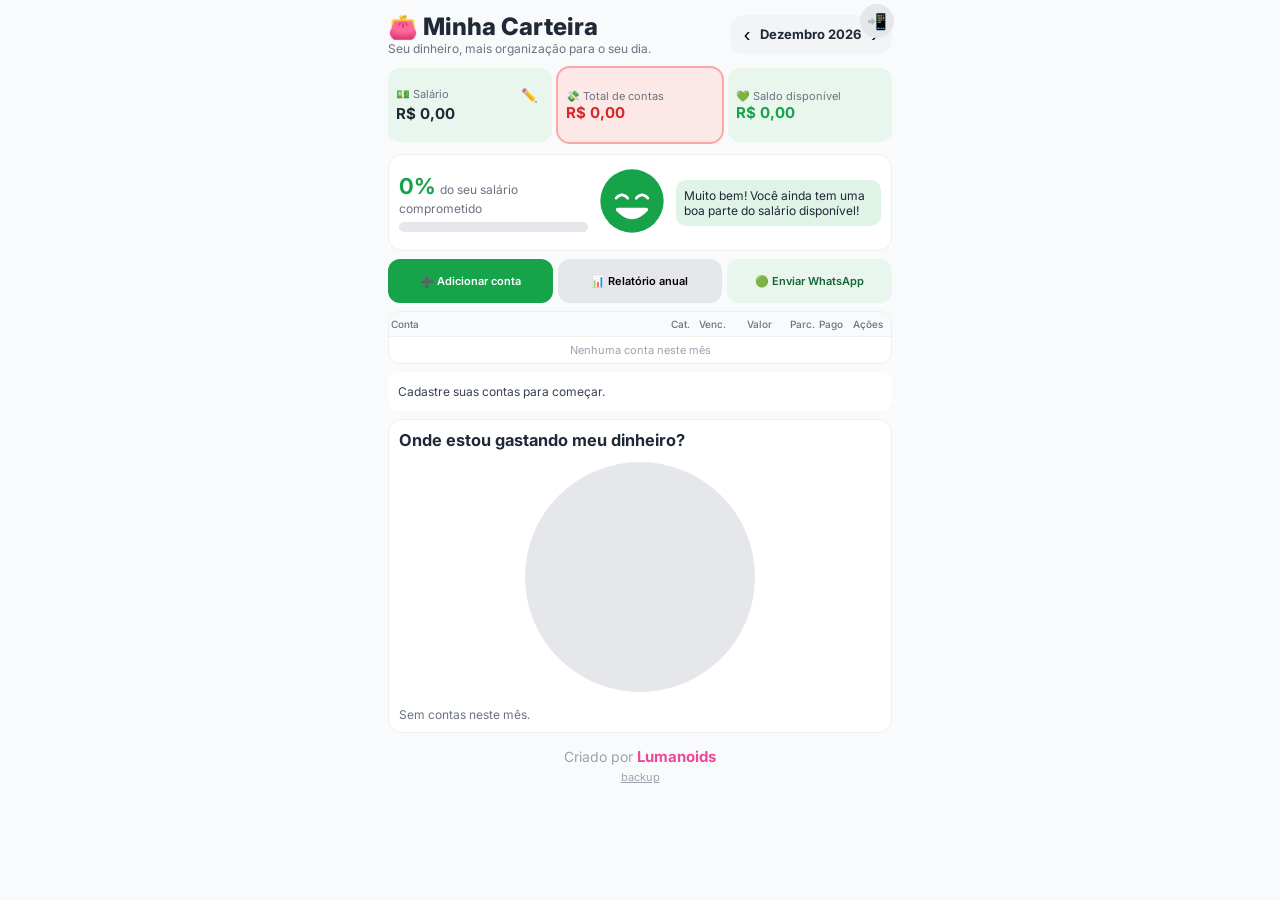
==== index.html @ c0c9891c "Add files via upload" ====
<!DOCTYPE html>
<html lang="pt-BR"><head><meta charset="utf-8">
<meta name="viewport" content="width=device-width,initial-scale=1">
<title>Minha Carteira</title><link rel="manifest" href="manifest.json"><meta name="theme-color" content="#16a34a"><link rel="apple-touch-icon" href="icon-192.png"><meta name="apple-mobile-web-app-capable" content="yes"><meta name="mobile-web-app-capable" content="yes"><meta name="apple-mobile-web-app-title" content="Minha Carteira">
<link href="https://fonts.googleapis.com/css2?family=Inter:wght@400;500;600;700;800&display=swap" rel="stylesheet">
<style>
:root{--g:#16a34a;--gl:#e8f6ed;--o:#f59e0b;--ol:#fef3dc;--r:#dc2626;--rl:#fde8e8;--t:#1f2937;--m:#6b7280;--b:#f3f4f6}
*{box-sizing:border-box}body{margin:0;font-family:Inter,system-ui,sans-serif;background:#f9fafb;color:var(--t);font-size:14px}
.w{position:relative;max-width:520px;margin:auto;padding:12px 8px 24px}
h1{margin:0;font-size:24px;font-weight:800}.sub{color:var(--m);font-size:12px}
.hd{display:flex;justify-content:space-between;align-items:center;gap:8px;flex-wrap:wrap}
.mn{display:flex;align-items:center;background:var(--b);border-radius:14px;padding:4px}
.mn button{border:0;background:none;font-size:20px;padding:4px 10px;cursor:pointer}.mn b{font-size:13px;min-width:100px;text-align:center}
.cards{display:grid;grid-template-columns:repeat(3,1fr);gap:6px;margin:12px 0}
.c{border-radius:12px;padding:8px;height:74px;display:flex;flex-direction:column;justify-content:center}
.c small{color:var(--m);font-size:11px}.c b{font-size:15px}.c.s{background:var(--gl)}.c.t{background:var(--rl);box-shadow:0 0 0 2px #f9a8a8}.c.d{background:var(--gl)}
.c button{border:0;background:none;cursor:pointer;float:right}
.box{background:#fff;border:1px solid #eee;border-radius:14px;padding:10px;margin-bottom:8px}
.bar{height:10px;background:#e5e7eb;border-radius:9px;overflow:hidden;margin-top:6px}.bar i{display:block;height:100%;border-radius:9px;transition:.4s}
.pg{display:flex;gap:8px;align-items:center}.pg>div:first-child{flex:1}.msg{border-radius:10px;padding:8px;font-size:12px;flex:1}
.deb{background:var(--ol);cursor:pointer;display:flex;justify-content:space-between;align-items:center;border-color:#fde2a0}
.btns{display:grid;grid-template-columns:repeat(3,1fr);gap:5px;margin-bottom:8px}
.btns button{border:0;border-radius:12px;padding:9px 2px;font:600 11px Inter;background:#e5e7eb;cursor:pointer;min-height:44px}
.btns .p{background:var(--g);color:#fff}.btns .w2{background:var(--gl);color:#166534}
.fl{display:flex;gap:5px;margin-bottom:8px}.fl button{flex:1;border:0;border-radius:20px;padding:9px;background:#e5e7eb;font:600 12px Inter;cursor:pointer}.fl .on{background:var(--g);color:#fff}
.tw{overflow:hidden;background:#fff;border-radius:12px;border:1px solid #eee}
table{width:100%;table-layout:fixed;border-collapse:collapse;font-size:11px}.n{overflow:hidden;text-overflow:ellipsis}td:nth-child(n+2){text-align:center}th:nth-child(n+2){text-align:center}th{color:var(--m);font-weight:500;text-align:left;padding:6px 2px;font-size:10px;background:#f9fafb}
td{padding:6px 2px;border-top:1px solid #f0f0f0;white-space:nowrap}.late{color:var(--r);font-weight:700}
.tag{background:var(--b);border-radius:10px;padding:2px 6px;font-size:11px}
.ck{width:20px;height:20px;border-radius:50%;border:2px solid #cbd5e1;background:#fff;cursor:pointer;color:#fff;font-size:13px;padding:0}.ck.on{background:var(--g);border-color:var(--g)}
.ic{border:0;background:none;cursor:pointer;font-size:13px;padding:1px}
.ms{background:#fff;border-radius:12px;padding:10px;margin-top:8px;font-size:12px;color:#374151;line-height:1.6}
.pie{width:230px;height:230px;border-radius:50%;margin:12px auto}.lg{display:flex;gap:6px;align-items:center;font-size:12px;margin:5px 0}.lg i{width:12px;height:12px;border-radius:4px}.lg span:first-of-type{flex:1}.lg b{width:36px;text-align:right}.ibt{position:absolute;top:4px;right:6px;width:34px;height:34px;border:0;border-radius:50%;background:#e5e7eb;font-size:16px;cursor:pointer;z-index:2}#md{background:#1f2937;color:#f9fafb;text-align:center}#md input{background:#111827;color:#fff;border-color:#374151;font-size:18px;text-align:center}#md .row button{background:#374151;color:#fff}#md .row .p{background:#16a34a}#md .row .dg{background:#dc2626}.ft .cr{font-size:14px;color:#9ca3af;margin-bottom:4px}.cr b{color:#ec4899;font-weight:700;font-size:15px}.ft{text-align:center;color:#9ca3af;font-size:11px;margin-top:14px}.ft a{color:inherit;cursor:pointer;text-decoration:underline}
dialog{border:0;border-radius:16px;width:min(94vw,480px);padding:16px;max-height:90vh}dialog::backdrop{background:#0006}
label{display:block;font-size:12px;font-weight:600;margin:8px 0 3px}input,select{width:100%;padding:10px;border:1px solid #d1d5db;border-radius:10px;font:14px Inter}
.row{display:flex;gap:8px;margin-top:12px}.row button{flex:1;padding:11px;border:0;border-radius:10px;font:600 14px Inter;cursor:pointer;background:#e5e7eb}.row .p{background:var(--g);color:#fff}
.bc{display:flex;align-items:center;gap:6px;font-size:11px;margin:3px 0}.bc i{display:block;height:14px;background:var(--g);border-radius:4px}
</style></head><body><div class="w"><button id="pwa" class="ibt" onclick="pwa()" title="Adicionar à tela inicial">📲</button>
<div class="hd"><div><h1>👛 Minha Carteira</h1><div class="sub">Seu dinheiro, mais organização para o seu dia.</div></div>
<div class="mn"><button onclick="nav(-1)">‹</button><b id="mlab"></b><button onclick="nav(1)">›</button></div></div>
<div class="cards">
<div class="c s"><small>💵 Salário <button onclick="editSal()">✏️</button></small><b id="sal"></b></div>
<div class="c t"><small>💸 Total de contas</small><b id="tot" style="color:var(--r)"></b></div>
<div class="c d"><small>💚 Saldo disponível</small><b id="sld"></b></div></div>
<div class="box pg"><div><b id="pct" style="font-size:22px"></b> <small class="sub">do seu salário comprometido</small><div class="bar"><i id="bi"></i></div></div><div id="face"></div><div class="msg" id="pm"></div></div>
<div id="debt"></div>
<div class="btns"><button class="p" onclick="openForm()">➕ Adicionar conta</button><button onclick="report()">📊 Relatório anual</button><button class="w2" onclick="png(true)">🟢 Enviar WhatsApp</button></div>
<div class="tw"><table><colgroup><col><col style="width:26px"><col style="width:38px"><col style="width:56px"><col style="width:30px"><col style="width:28px"><col style="width:46px"></colgroup><thead><tr><th>Conta</th><th>Cat.</th><th>Venc.</th><th>Valor</th><th>Parc.</th><th>Pago</th><th>Ações</th></tr></thead><tbody id="tb"></tbody></table></div>
<div class="ms" id="msgs"></div>
<div class="box" style="margin-top:8px"><h3 style="margin:0">Onde estou gastando meu dinheiro?</h3><div id="pie" class="pie"></div><p id="pm2" style="font-weight:600;font-size:13px"></p><div id="leg"></div></div>
<div class="ft"><div class="cr">Criado por <b>Lumanoids</b></div><a onclick="$('#bk').showModal()">backup</a></div></div>

<dialog id="fm"><form method="dialog" onsubmit="return false"><h3 id="ft" style="margin:0">Nova conta</h3>
<label>Nome</label><input id="fn"><label>Valor (R$)</label><input id="fv" type="number" step="0.01" inputmode="decimal">
<label>Categoria</label><select id="fc"></select><button type="button" class="ic" onclick="newCat()">+ categoria</button>
<label>Vencimento</label><input id="fd" type="date"><label>Tipo</label>
<select id="fy" onchange="$('#fi').style.display=this.value=='inst'?'block':'none'"><option value="single">Conta única</option><option value="fixed">Conta fixa/recorrente</option><option value="inst">Conta parcelada</option></select>
<div id="fi" style="display:none"><label>Total de parcelas</label><input id="ft2" type="number" min="2"><label>Número da primeira parcela</label><input id="f1" type="number" min="1" value="1"><small class="sub">O valor acima é o de cada parcela; o vencimento é o da primeira.</small></div>
<div class="row"><button type="button" onclick="$('#fm').close()">Cancelar</button><button type="button" class="p" onclick="saveForm()">Salvar conta</button></div></form></dialog>
<dialog id="gd"><div id="gb"></div><div class="row"><button onclick="$('#gd').close()">Fechar</button></div></dialog>
<dialog id="bk"><h3 style="margin:0">Backup (JSON)</h3><p class="sub">Os dados ficam salvos no navegador deste endereço. Em outro link ou aparelho, exporte aqui e importe lá.</p><div class="row"><button class="p" onclick="exp()">Exportar</button><button onclick="$('#imp').click()">Importar</button></div><input id="imp" type="file" accept=".json" hidden onchange="imp(this)"><div class="row"><button onclick="$('#bk').close()">Fechar</button></div></dialog>

<dialog id="md"><h3 id="mt" style="margin:0 0 6px"></h3><p id="mm" style="margin:0 0 8px"></p><input id="mi" style="display:none" autocomplete="off"><div class="row"><button id="mc">Cancelar</button><button id="mo" class="p">OK</button></div></dialog>
<script>
const $=s=>document.querySelector(s);
const esc=s=>String(s).replace(/[&<>"]/g,c=>({'&':'&amp;','<':'&lt;','>':'&gt;','"':'&quot;'}[c]));
const R=v=>'R$ '+v.toLocaleString('pt-BR',{minimumFractionDigits:2,maximumFractionDigits:2});
const MES=['Janeiro','Fevereiro','Março','Abril','Maio','Junho','Julho','Agosto','Setembro','Outubro','Novembro','Dezembro'];
const CATS=['🏠 Moradia','💡 Água, luz e gás','🛒 Alimentação','🚗 Transporte','💳 Cartão de crédito','📱 Internet e telefone','🏥 Saúde','📚 Educação','🎮 Lazer','💰 Dívidas e empréstimos','🐾 Pets','📦 Outros'];
let S;try{S=JSON.parse(localStorage.getItem('mc'))}catch(e){}
S=S||{sal:{},bills:[],cats:[],ended:{}};
const save=()=>localStorage.setItem('mc',JSON.stringify(S));
const pad=n=>String(n).padStart(2,'0');
const now=new Date();let cur=now.getFullYear()+'-'+pad(now.getMonth()+1);
const today=now.getFullYear()+'-'+pad(now.getMonth()+1)+'-'+pad(now.getDate());
const addM=(m,k)=>{let[y,n]=m.split('-').map(Number);let d=new Date(y,n-1+k,1);return d.getFullYear()+'-'+pad(d.getMonth()+1)};
const mk=(m,day)=>{let[y,n]=m.split('-').map(Number);return m+'-'+pad(Math.min(day,new Date(y,n,0).getDate()))};
const mo=b=>b.due.slice(0,7),late=b=>!b.paid&&b.due<today;
const uid=()=>Date.now().toString(36)+Math.random().toString(36).slice(2,6);
function dlg(o){return new Promise(r=>{let d=$('#md'),i=$('#mi'),ok=$('#mo'),hi=o.inp!=null;$('#mt').textContent=o.t;$('#mm').textContent=o.m||'';i.style.display=hi?'block':'none';if(hi)i.value=o.inp;
 $('#mc').style.display=o.one?'none':'';$('#mc').textContent=o.cn||'Cancelar';ok.textContent=o.ok||'OK';ok.className='p'+(o.danger?' dg':'');
 const end=v=>{d.close();r(v)};$('#mc').onclick=()=>end(null);ok.onclick=()=>end(hi?i.value:true);d.oncancel=e=>{e.preventDefault();end(null)};d.showModal();if(hi)setTimeout(()=>i.focus(),60)})}
let filt='all',editing=null;
function ensureFixed(m){let last={};S.bills.filter(b=>b.type=='fixed').forEach(b=>{if(!last[b.gid]||mo(b)>mo(last[b.gid]))last[b.gid]=b});
 for(const g in last){let b=last[g],x=mo(b),lim=addM(now.getFullYear()+'-'+pad(now.getMonth()+1),24);
  while(x<m&&x<lim){x=addM(x,1);if(S.ended[g]&&x>S.ended[g])break;S.bills.push({...b,id:uid(),due:mk(x,b.day),paid:false,paidAt:null})}}save()}
const sal=m=>{let k=Object.keys(S.sal).filter(x=>x<=m).sort().pop();return k?S.sal[k]:0};
function calc(){ensureFixed(cur);let all=S.bills,gm=m=>all.filter(b=>mo(b)==m),sm=a=>a.reduce((s,b)=>s+b.value,0);
 let ks=[...all.map(mo),...Object.keys(S.sal)].filter(k=>k<cur).sort(),cs=0;
 if(ks.length){let k=ks[0];while(k<cur){let bal=sal(k)+cs-sm(gm(k));if(bal>=0)cs=bal;else cs=-Math.min(-bal,sm(all.filter(x=>mo(x)<=k&&!x.paid)));k=addM(k,1)}}
 return{mb:gm(cur),pv:all.filter(b=>mo(b)<cur&&!b.paid),cs,sum:sm}}
function face(p){let k=p>90?2:p>70?1:0,c=['#16a34a','#f97316','#dc2626'][k];
 let eyes=k==0?'<path d="M28 46q8-9 16 0M56 46q8-9 16 0" stroke="#fff" stroke-width="4" fill="none" stroke-linecap="round"/>':'<circle cx="36" cy="48" r="6" fill="#fff"/><circle cx="64" cy="48" r="6" fill="#fff"/><circle cx="36" cy="50" r="3" fill="#222"/><circle cx="64" cy="50" r="3" fill="#222"/>';
 let ex=['','<path d="M27 38l14-6M73 38l-14-6" stroke="#7c2d12" stroke-width="3.5" stroke-linecap="round"/><path d="M84 24q6 8 0 12q-6-4 0-12z" fill="#38bdf8"/>','<path d="M27 34l16 8M73 34l-16 8" stroke="#450a0a" stroke-width="5" stroke-linecap="round"/>'][k];
 let m=['M30 62Q50 84 70 62Z','M34 72q8-6 16 0t16 0','M32 76Q50 58 68 76'][k];
 return `<svg width="72" height="72" viewBox="0 0 100 100"><circle cx="50" cy="50" r="44" fill="${c}"/>${eyes}${ex}<path d="${m}" fill="${k==0?'#fff':'none'}" stroke="#fff" stroke-width="5" stroke-linejoin="round" stroke-linecap="round"/>${p>100?'<path d="M16 14l6 10M84 14l-6 10M50 2v12" stroke="#fff" stroke-width="3" stroke-linecap="round"/>':''}</svg>`}
function render(){const{mb,pv,cs,sum}=calc();let s=sal(cur),cr=Math.max(0,cs),ex=Math.max(0,-cs),tot=sum(mb)+ex,base=s+cr,sld=base-tot,p=base?Math.round(tot/base*100):(tot?101:0);
 $('#mlab').textContent=MES[+cur.slice(5)-1]+' '+cur.slice(0,4);$('#sal').textContent=R(s);$('#tot').textContent=R(tot);$('#sld').textContent=R(sld);$('#sld').style.color=sld<0?'var(--r)':'var(--g)';
 let col=p>90?'#dc2626':p>70?'#f97316':'#16a34a';$('#pct').textContent=p+'%';$('#pct').style.color=col;$('#bi').style.cssText=`width:${Math.min(p,100)}%;background:${col}`;
 $('#face').innerHTML=face(p);let pm=$('#pm');pm.style.background=col+'22';pm.textContent=p>100?`ALERTA! Você ultrapassou o limite em ${R(tot-base)}. Revise seus gastos!`:p>90?'Muito cuidado! Seu salário está praticamente todo comprometido!':p>70?'Cuidado! Seu salário está acabando. Fique atento aos próximos gastos!':'Muito bem! Você ainda tem uma boa parte do salário disponível!';
 $('#debt').innerHTML=(cr?`<div class="sub" style="margin:-2px 4px 6px">💚 Saldo do mês anterior: <b>${R(cr)}</b> (já somado ao disponível)</div>`:'')+(pv.length?`<div class="box deb" onclick="showDebts()"><div><b>⚠️ Dívida do mês passado</b><div class="sub">Você possui ${pv.length} conta${pv.length>1?'s':''} pendente${pv.length>1?'s':''} de meses anteriores.</div></div><b style="color:var(--r)">${R(sum(pv))} ›</b></div>`:'');
 let rows=mb.slice().sort((a,b)=>a.due.localeCompare(b.due));
 $('#tb').innerHTML=rows.map(b=>row(b)).join('')||'<tr><td colspan=7 style="text-align:center;color:#9ca3af">Nenhuma conta neste mês</td></tr>';
 let m=[],pend=sum(mb.filter(b=>!b.paid))+sum(pv),lc=mb.filter(late).length+pv.length,pt=sum(S.bills.filter(b=>mo(b)==addM(cur,-1)));
 if(base)m.push(`Você já comprometeu ${p}% do seu salário.`);if(pend)m.push(`Você possui ${R(pend)} em contas pendentes.`);else if(mb.length)m.push('Parabéns! Todas as suas contas deste mês foram pagas!');
 if(lc)m.push(`Você possui ${lc} conta${lc>1?'s':''} vencida${lc>1?'s':''}.`);
 if(pt&&sum(mb)!=pt){let d=Math.round((sum(mb)/pt-1)*100);m.push(`Seu gasto ${d>0?'aumentou':'diminuiu'} ${Math.abs(d)}% em relação ao mês anterior.`)}
 $('#msgs').innerHTML=m.map(x=>'• '+esc(x)).join('<br>')||'Cadastre suas contas para começar.';
 let g={};mb.forEach(b=>g[b.cat]=(g[b.cat]||0)+b.value);let en=Object.entries(g).sort((a,b)=>b[1]-a[1]),T=sum(mb),PAL=['#16a34a','#f59e0b','#3b82f6','#ec4899','#8b5cf6','#14b8a6','#ef4444','#84cc16','#f97316','#06b6d4','#a855f7','#64748b','#eab308'],ac=0;
 let st=en.map(([c,v],i)=>{let a=ac/T*100;ac+=v;return PAL[i%13]+' '+a+'% '+ac/T*100+'%'});
 $('#pie').style.background=T?'conic-gradient('+st.join(',')+')':'#e5e7eb';
 $('#leg').innerHTML=en.map(([c,v],i)=>`<div class="lg"><i style="background:${PAL[i%13]}"></i><span style="${i?'':'font-weight:700'}">${esc(c)}${i?'':' ⭐'}</span><b>${Math.round(v/T*100)}%</b><span>${R(v)}</span></div>`).join('')||'<small class="sub">Sem contas neste mês.</small>';
 $('#pm2').textContent=en.length?`Sua maior despesa neste mês é ${en[0][0].split(' ').slice(1).join(' ')}, representando ${Math.round(en[0][1]/T*100)}% das suas contas.`:''}
function row(b){return`<tr><td class="n">${esc(b.name)}</td><td title="${esc(b.cat)}" style="font-size:14px">${b.cat.split(' ')[0]}</td><td class="${late(b)?'late':''}">${b.due.slice(8)}/${b.due.slice(5,7)}</td><td>${b.value.toLocaleString('pt-BR',{minimumFractionDigits:2})}</td><td>${b.type=='inst'?b.n+'/'+b.total:'–'}</td><td><button class="ck ${b.paid?'on':''}" onclick="tog('${b.id}')">${b.paid?'✓':''}</button></td><td><button class="ic" onclick="openForm('${b.id}')">✏️</button><button class="ic" onclick="del('${b.id}')">🗑️</button></td></tr>`}
function tog(id){let b=S.bills.find(x=>x.id==id);b.paid=!b.paid;b.paidAt=b.paid?today:null;save();render();if($('#gd').open)showDebts()}
function nav(k){cur=addM(cur,k);render()}
async function editSal(){let v=await dlg({t:'💵 Editar salário',m:'Salário mensal de '+MES[+cur.slice(5)-1]+' (vale para os meses seguintes até alterar):',inp:String(sal(cur)).replace('.',','),ok:'Salvar'});if(v===null)return;
 let s=String(v).trim().replace('R$','').trim();if(s.includes(','))s=s.replace(/\./g,'').replace(',','.');v=parseFloat(s);
 if(isNaN(v)||v<0)return dlg({t:'⚠️ Atenção',m:'Valor inválido.',one:1});S.sal[cur]=v;save();render()}
function cats(){return CATS.concat(S.cats)}
async function newCat(){let n=await dlg({t:'🏷️ Nova categoria',m:'Nome da categoria:',inp:'',ok:'Criar'});if(n&&n.trim()){S.cats.push('⭐ '+n.trim());save();fillCats('⭐ '+n.trim())}}
function fillCats(sel){$('#fc').innerHTML=cats().map(c=>`<option ${c==sel?'selected':''}>${esc(c)}</option>`).join('')}
function openForm(id){editing=id?S.bills.find(b=>b.id==id):null;let b=editing;$('#ft').textContent=b?'Editar conta':'Nova conta';
 $('#fn').value=b?b.name:'';$('#fv').value=b?b.value:'';fillCats(b?b.cat:CATS[0]);$('#fd').value=b?b.due:today;$('#fy').value=b?b.type:'single';$('#fy').disabled=!!b;$('#fi').style.display=!b&&0?'block':'none';$('#fi').style.display='none';$('#ft2').value='';$('#f1').value=1;$('#fm').showModal()}
async function saveForm(){let name=$('#fn').value.trim(),v=parseFloat($('#fv').value),d=$('#fd').value,cat=$('#fc').value,ty=$('#fy').value;
 if(!name||!(v>0)||!d)return dlg({t:'⚠️ Atenção',m:'Preencha nome, valor e vencimento.',one:1});
 if(editing){let b=editing,fut=false;if(b.gid&&S.bills.some(x=>x.gid==b.gid&&x.due>b.due))fut=!!await dlg({t:'✏️ Editar conta',m:'Aplicar a alteração também às ocorrências futuras?',ok:'Esta e futuras',cn:'Só esta'});
  let upd=x=>{x.name=name;x.value=v;x.cat=cat};upd(b);b.due=d;b.day=+d.slice(8);if(fut)S.bills.filter(x=>x.gid==b.gid&&x.due>b.due).forEach(upd)}
 else if(ty=='inst'){let t=+$('#ft2').value,f=+$('#f1').value||1;if(!(t>=2)||f>t)return dlg({t:'⚠️ Atenção',m:'Informe o total de parcelas e a primeira parcela.',one:1});let g=uid(),day=+d.slice(8);
  for(let i=f;i<=t;i++)S.bills.push({id:uid(),gid:g,name,value:v,cat,due:mk(addM(d.slice(0,7),i-f),day),paid:false,type:'inst',n:i,total:t,day})}
 else{let g=uid();S.bills.push({id:uid(),gid:g,name,value:v,cat,due:d,paid:false,type:ty,day:+d.slice(8)})}
 save();$('#fm').close();render()}
async function del(id){let b=S.bills.find(x=>x.id==id),fut=S.bills.filter(x=>x.gid==b.gid&&x.due>b.due&&b.type!='single');
 if(!await dlg({t:'🗑️ Excluir conta',m:'Deseja realmente excluir a conta "'+b.name+'"?',ok:'Excluir',danger:1}))return;let all=false;if(fut.length)all=!!await dlg({t:'🗑️ Ocorrências futuras',m:'Excluir também as '+fut.length+' ocorrências futuras de "'+b.name+'"?',ok:'Esta e futuras',cn:'Só esta',danger:1});
 S.bills=S.bills.filter(x=>x.id!=id&&!(all&&x.gid==b.gid&&x.due>b.due));if(b.type=='fixed'&&all)S.ended[b.gid]=addM(mo(b),-1);save();render()}
function showDebts(){const{pv,sum}=calc();$('#gb').innerHTML=`<h3 style="margin:0">⚠️ Pendências anteriores</h3><p class="sub">Vencimento original preservado. Total: <b style="color:var(--r)">${R(sum(pv))}</b></p>`+
 (pv.length?pv.sort((a,b)=>a.due.localeCompare(b.due)).map(b=>`<div class="bc" style="font-size:13px;justify-content:space-between"><span>${esc(b.name)}${b.type=='inst'?' '+b.n+'/'+b.total:''} · venc. ${b.due.split('-').reverse().join('/')}</span><span>${R(b.value)} <button class="ck" onclick="tog('${b.id}')"></button></span></div>`).join(''):'<p>Nenhuma pendência. 🎉</p>');
 if(!$('#gd').open)$('#gd').showModal()}
function report(){let y=+cur.slice(0,4);rep(y);if(!$('#gd').open)$('#gd').showModal()}
function rep(y){let M=[...Array(12)].map((_,i)=>{ensureFixed(y+'-'+pad(i+1));let a=S.bills.filter(b=>mo(b)==y+'-'+pad(i+1));return{t:a.reduce((s,b)=>s+b.value,0),p:a.filter(b=>b.paid).reduce((s,b)=>s+b.value,0),n:a.length}});
 let T=M.reduce((s,m)=>s+m.t,0),act=M.filter(m=>m.n),mx=Math.max(...M.map(m=>m.t),1),hi=act.length?Math.max(...act.map(m=>m.t)):0,lo=act.length?Math.min(...act.map(m=>m.t)):0;
 let pend=S.bills.filter(b=>mo(b)<cur&&!b.paid).reduce((s,b)=>s+b.value,0);
 $('#gb').innerHTML=`<div class="hd"><h3 style="margin:0">📊 Relatório ${y}</h3><div class="mn"><button onclick="rep(${y-1})">‹</button><b>${y}</b><button onclick="rep(${y+1})">›</button></div></div>
 <p class="sub">Total no ano: <b>${R(T)}</b> · Média mensal: <b>${R(act.length?T/act.length:0)}</b><br>Maior: <b>${hi?MES[M.findIndex(m=>m.t==hi&&m.n)]+' '+R(hi):'—'}</b> · Menor: <b>${lo?MES[M.findIndex(m=>m.t==lo&&m.n)]+' '+R(lo):'—'}</b><br>Contas contabilizadas no vencimento original. Pendências acumuladas (não somadas): <b style="color:var(--r)">${R(pend)}</b></p>`+
 M.map((m,i)=>`<div class="bc"><span style="width:28px">${MES[i].slice(0,3)}</span><i style="width:${m.t/mx*60}%;${m.t==hi&&hi?'background:var(--r)':''}"></i>${R(m.t)}</div>`).join('')+
 `<div class="tw" style="margin-top:8px"><table style="min-width:0"><tr><th>Mês</th><th>Total</th><th>Pago</th><th>Pend.</th><th>Qtd</th></tr>${M.map((m,i)=>`<tr><td>${MES[i].slice(0,3)}</td><td>${R(m.t)}</td><td>${R(m.p)}</td><td>${R(m.t-m.p)}</td><td>${m.n}</td></tr>`).join('')}</table></div>`}
function png(share){const{mb,pv,sum}=calc();let rows=mb.slice().sort((a,b)=>a.due.localeCompare(b.due)),H=230+(rows.length+(pv.length?pv.length+3:0))*34+120,W=720;
 let c=document.createElement('canvas');c.width=W;c.height=H;let x=c.getContext('2d');x.fillStyle='#fff';x.fillRect(0,0,W,H);
 x.fillStyle='#16a34a';x.fillRect(0,0,W,12);x.fillStyle='#111';x.font='800 34px Inter,sans-serif';x.fillText('MINHA CARTEIRA',30,66);
 x.font='500 20px Inter,sans-serif';x.fillStyle='#555';x.fillText('Extrato de contas — '+MES[+cur.slice(5)-1]+'/'+cur.slice(0,4),30,98);
 let y=140;const hd=()=>{x.fillStyle='#f3f4f6';x.fillRect(20,y-24,W-40,34);x.fillStyle='#555';x.font='600 14px Inter,sans-serif';[['Conta',30],['Categoria',250],['Venc.',430],['Valor',500],['Parc.',600],['Situação',650]].forEach(([t,px])=>x.fillText(t,px,y));y+=34};
 const line=b=>{x.font='500 14px Inter,sans-serif';x.fillStyle=late(b)?'#dc2626':'#222';x.fillText(b.name.slice(0,24),30,y);x.fillText(b.cat.slice(0,22),250,y);x.fillText(b.due.slice(8)+'/'+b.due.slice(5,7)+'/'+b.due.slice(2,4),430,y);x.fillText(R(b.value),500,y);x.fillText(b.type=='inst'?b.n+'/'+b.total:'—',600,y);x.fillStyle=b.paid?'#16a34a':'#d97706';x.font='700 14px Inter,sans-serif';x.fillText(b.paid?'Paga':'Pendente',650,y);y+=34};
 hd();rows.forEach(line);y+=20;
 const tot=(l,v,col)=>{x.font='700 18px Inter,sans-serif';x.fillStyle=col;x.fillText(l,30,y);x.textAlign='right';x.fillText(R(v),W-30,y);x.textAlign='left';y+=30};
 tot('Total de contas do mês',sum(rows),'#111');tot('Total pago',sum(rows.filter(b=>b.paid)),'#16a34a');tot('Total pendente',sum(rows.filter(b=>!b.paid)),'#d97706');
 if(pv.length){y+=24;x.font='800 20px Inter,sans-serif';x.fillStyle='#dc2626';x.fillText('Pendências anteriores',30,y);y+=40;hd();pv.forEach(line);y+=10;tot('Total de pendências anteriores',sum(pv),'#dc2626')}
 x.font='500 13px Inter,sans-serif';x.fillStyle='#9ca3af';x.textAlign='center';x.fillText('Criado por Lumanoids',W/2,H-24);
 c.toBlob(async bl=>{let f=new File([bl],'extrato-'+cur+'.png',{type:'image/png'});
  if(share&&navigator.canShare&&navigator.canShare({files:[f]})){try{await navigator.share({files:[f],title:'Extrato Minha Carteira'});return}catch(e){if(e.name=='AbortError')return}}
  let a=document.createElement('a');a.href=URL.createObjectURL(bl);a.download=f.name;a.click();if(share)dlg({t:'📥 Extrato baixado',m:'Seu navegador não compartilha imagens direto. O PNG foi baixado: anexe-o manualmente no WhatsApp.',one:1,ok:'Entendi'})})}
function exp(){let a=document.createElement('a');a.href=URL.createObjectURL(new Blob([JSON.stringify(S)],{type:'application/json'}));a.download='minha-carteira-backup.json';a.click()}
function imp(i){let f=i.files[0];if(!f)return;f.text().then(async t=>{let d;try{d=JSON.parse(t);if(!Array.isArray(d.bills))throw 0}catch(e){return dlg({t:'⚠️ Arquivo inválido',m:'Não foi possível ler este backup.',one:1})}
 if(!await dlg({t:'📤 Restaurar backup',m:'Substituir os dados atuais pelo backup?',ok:'Restaurar',danger:1}))return;S={sal:{},cats:[],ended:{},...d};save();render();$('#bk').close()});i.value=''}
let dp=null;const stand=()=>matchMedia('(display-mode: standalone)').matches||navigator.standalone;
addEventListener('beforeinstallprompt',e=>{e.preventDefault();dp=e});addEventListener('appinstalled',()=>{$('#pwa').style.display='none'});
if(stand())$('#pwa').style.display='none';
if('serviceWorker' in navigator&&/^https?:/.test(location.protocol))navigator.serviceWorker.register('sw.js').catch(()=>{});
try{navigator.storage&&navigator.storage.persist&&navigator.storage.persist()}catch(e){}
async function pwa(){let ios=/iphone|ipad|ipod/i.test(navigator.userAgent),web=/^https?:/.test(location.protocol);
 if(!await dlg({t:'📲 Adicionar à tela inicial',m:'Tenha o Minha Carteira sempre à mão! Adicione um atalho à tela inicial do seu celular.',ok:'Adicionar à tela inicial'}))return;
 if(dp){dp.prompt();let r=await dp.userChoice;dp=null;return dlg({t:'📲 Instalação',m:r.outcome=='accepted'?'O navegador aceitou a instalação. Procure o ícone na tela inicial.':'Instalação cancelada. Você pode tentar de novo quando quiser.',one:1,ok:'Entendi'})}
 let m=ios?'No Safari: toque em Compartilhar (□↑) e depois em "Adicionar à Tela de Início".':'No navegador: abra o menu (⋮) e toque em "Adicionar à tela inicial" ou "Instalar app".';
 if(!web)m+=' Atenção: você abriu o arquivo direto do aparelho ou do WhatsApp. Para instalar de verdade, abra o app pelo endereço https onde ele estiver hospedado. Os dados daqui não passam sozinhos para lá: exporte um backup e restaure.';
 dlg({t:'📲 Como adicionar',m:m,one:1,ok:'Entendi'})}

render();
</script></body></html>
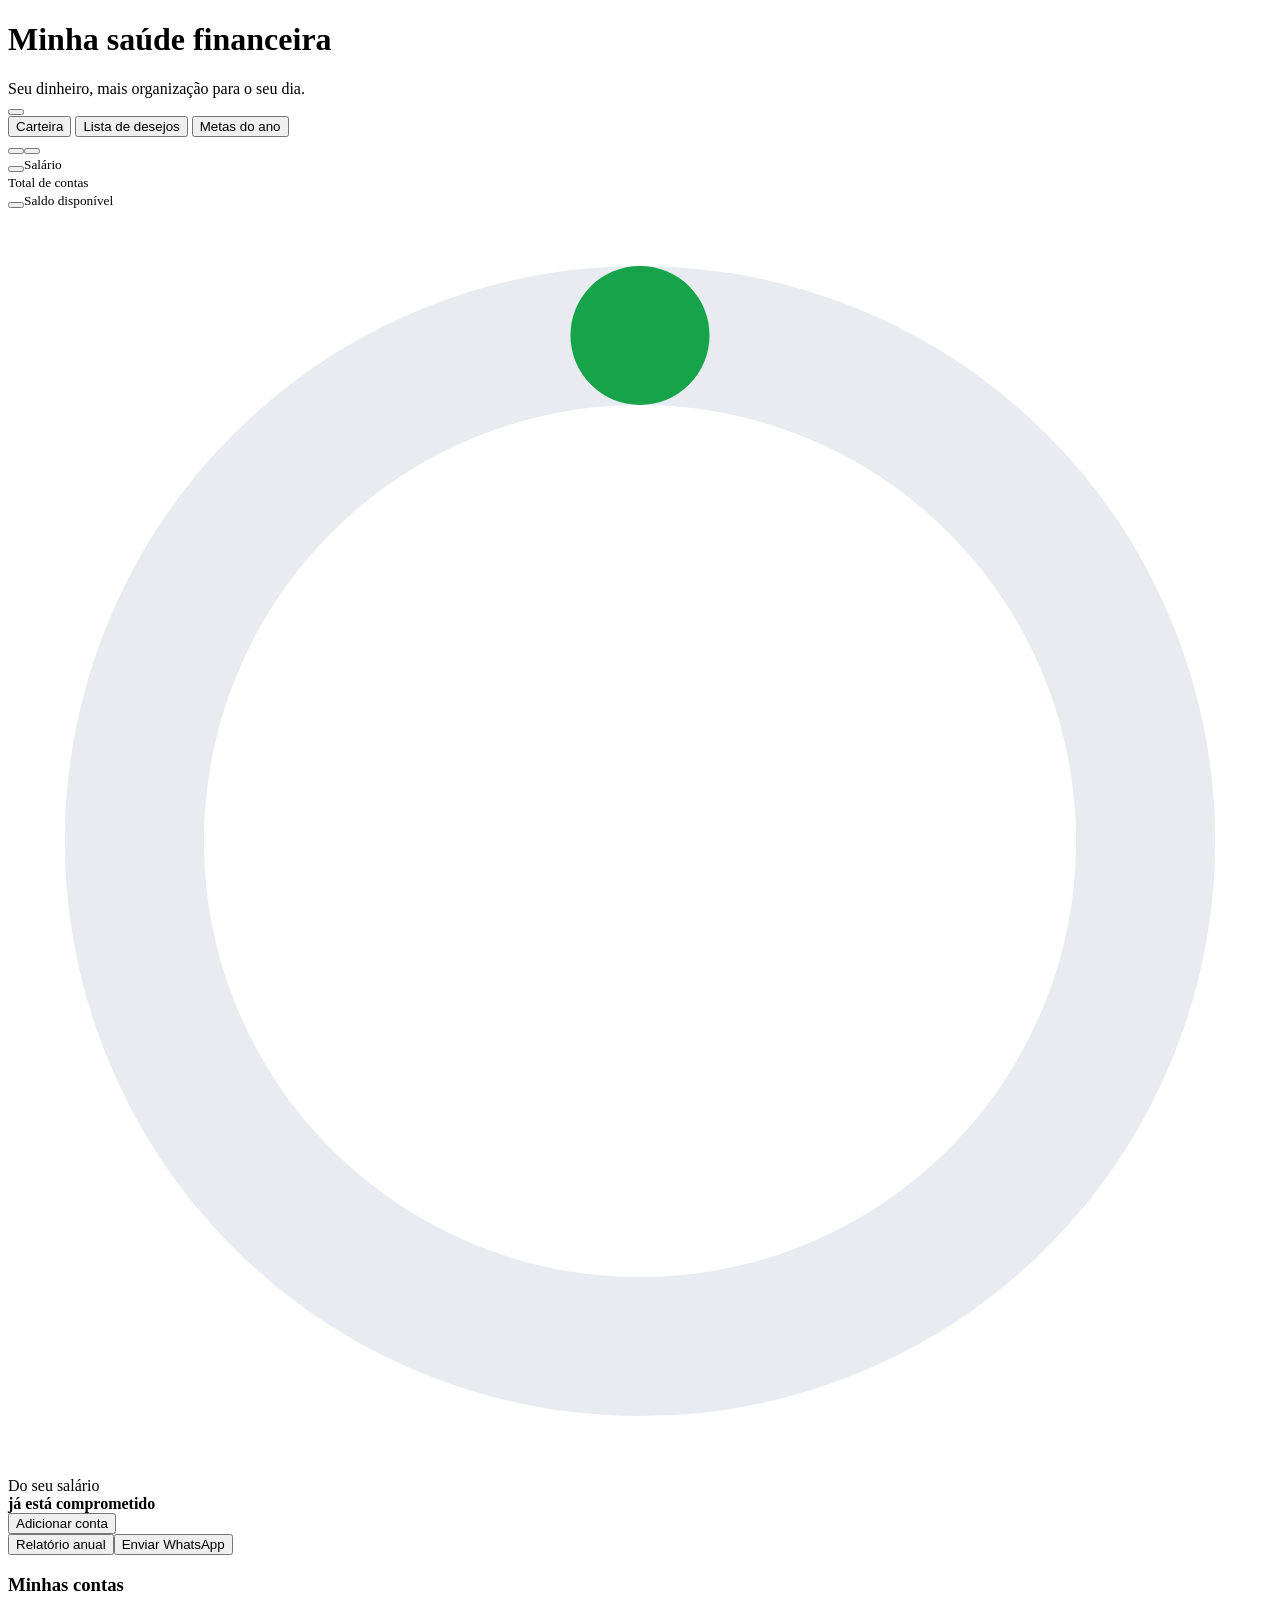
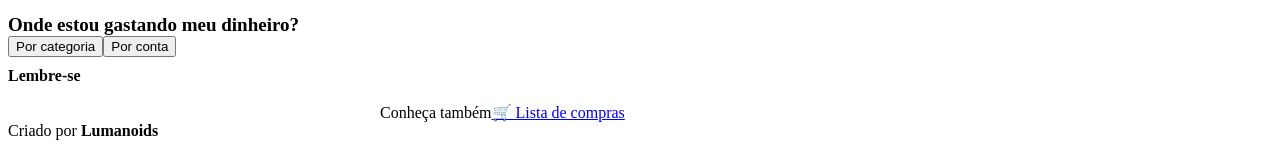
==== commit 3bbbe615: "Add files via upload" ====
--- a/index.html
+++ b/index.html
@@ -1,177 +1,127 @@
 <!DOCTYPE html>
 <html lang="pt-BR"><head><meta charset="utf-8">
 <meta name="viewport" content="width=device-width,initial-scale=1">
-<title>Minha Carteira</title><link rel="manifest" href="manifest.json"><meta name="theme-color" content="#16a34a"><link rel="apple-touch-icon" href="icon-192.png"><meta name="apple-mobile-web-app-capable" content="yes"><meta name="mobile-web-app-capable" content="yes"><meta name="apple-mobile-web-app-title" content="Minha Carteira">
-<link href="https://fonts.googleapis.com/css2?family=Inter:wght@400;500;600;700;800&display=swap" rel="stylesheet">
-<style>
-:root{--g:#16a34a;--gl:#e8f6ed;--o:#f59e0b;--ol:#fef3dc;--r:#dc2626;--rl:#fde8e8;--t:#1f2937;--m:#6b7280;--b:#f3f4f6}
-*{box-sizing:border-box}body{margin:0;font-family:Inter,system-ui,sans-serif;background:#f9fafb;color:var(--t);font-size:14px}
-.w{position:relative;max-width:520px;margin:auto;padding:12px 8px 24px}
-h1{margin:0;font-size:24px;font-weight:800}.sub{color:var(--m);font-size:12px}
-.hd{display:flex;justify-content:space-between;align-items:center;gap:8px;flex-wrap:wrap}
-.mn{display:flex;align-items:center;background:var(--b);border-radius:14px;padding:4px}
-.mn button{border:0;background:none;font-size:20px;padding:4px 10px;cursor:pointer}.mn b{font-size:13px;min-width:100px;text-align:center}
-.cards{display:grid;grid-template-columns:repeat(3,1fr);gap:6px;margin:12px 0}
-.c{border-radius:12px;padding:8px;height:74px;display:flex;flex-direction:column;justify-content:center}
-.c small{color:var(--m);font-size:11px}.c b{font-size:15px}.c.s{background:var(--gl)}.c.t{background:var(--rl);box-shadow:0 0 0 2px #f9a8a8}.c.d{background:var(--gl)}
-.c button{border:0;background:none;cursor:pointer;float:right}
-.box{background:#fff;border:1px solid #eee;border-radius:14px;padding:10px;margin-bottom:8px}
-.bar{height:10px;background:#e5e7eb;border-radius:9px;overflow:hidden;margin-top:6px}.bar i{display:block;height:100%;border-radius:9px;transition:.4s}
-.pg{display:flex;gap:8px;align-items:center}.pg>div:first-child{flex:1}.msg{border-radius:10px;padding:8px;font-size:12px;flex:1}
-.deb{background:var(--ol);cursor:pointer;display:flex;justify-content:space-between;align-items:center;border-color:#fde2a0}
-.btns{display:grid;grid-template-columns:repeat(3,1fr);gap:5px;margin-bottom:8px}
-.btns button{border:0;border-radius:12px;padding:9px 2px;font:600 11px Inter;background:#e5e7eb;cursor:pointer;min-height:44px}
-.btns .p{background:var(--g);color:#fff}.btns .w2{background:var(--gl);color:#166534}
-.fl{display:flex;gap:5px;margin-bottom:8px}.fl button{flex:1;border:0;border-radius:20px;padding:9px;background:#e5e7eb;font:600 12px Inter;cursor:pointer}.fl .on{background:var(--g);color:#fff}
-.tw{overflow:hidden;background:#fff;border-radius:12px;border:1px solid #eee}
-table{width:100%;table-layout:fixed;border-collapse:collapse;font-size:11px}.n{overflow:hidden;text-overflow:ellipsis}td:nth-child(n+2){text-align:center}th:nth-child(n+2){text-align:center}th{color:var(--m);font-weight:500;text-align:left;padding:6px 2px;font-size:10px;background:#f9fafb}
-td{padding:6px 2px;border-top:1px solid #f0f0f0;white-space:nowrap}.late{color:var(--r);font-weight:700}
-.tag{background:var(--b);border-radius:10px;padding:2px 6px;font-size:11px}
-.ck{width:20px;height:20px;border-radius:50%;border:2px solid #cbd5e1;background:#fff;cursor:pointer;color:#fff;font-size:13px;padding:0}.ck.on{background:var(--g);border-color:var(--g)}
-.ic{border:0;background:none;cursor:pointer;font-size:13px;padding:1px}
-.ms{background:#fff;border-radius:12px;padding:10px;margin-top:8px;font-size:12px;color:#374151;line-height:1.6}
-.pie{width:230px;height:230px;border-radius:50%;margin:12px auto}.lg{display:flex;gap:6px;align-items:center;font-size:12px;margin:5px 0}.lg i{width:12px;height:12px;border-radius:4px}.lg span:first-of-type{flex:1}.lg b{width:36px;text-align:right}.ibt{position:absolute;top:4px;right:6px;width:34px;height:34px;border:0;border-radius:50%;background:#e5e7eb;font-size:16px;cursor:pointer;z-index:2}#md{background:#1f2937;color:#f9fafb;text-align:center}#md input{background:#111827;color:#fff;border-color:#374151;font-size:18px;text-align:center}#md .row button{background:#374151;color:#fff}#md .row .p{background:#16a34a}#md .row .dg{background:#dc2626}.ft .cr{font-size:14px;color:#9ca3af;margin-bottom:4px}.cr b{color:#ec4899;font-weight:700;font-size:15px}.ft{text-align:center;color:#9ca3af;font-size:11px;margin-top:14px}.ft a{color:inherit;cursor:pointer;text-decoration:underline}
-dialog{border:0;border-radius:16px;width:min(94vw,480px);padding:16px;max-height:90vh}dialog::backdrop{background:#0006}
-label{display:block;font-size:12px;font-weight:600;margin:8px 0 3px}input,select{width:100%;padding:10px;border:1px solid #d1d5db;border-radius:10px;font:14px Inter}
-.row{display:flex;gap:8px;margin-top:12px}.row button{flex:1;padding:11px;border:0;border-radius:10px;font:600 14px Inter;cursor:pointer;background:#e5e7eb}.row .p{background:var(--g);color:#fff}
-.bc{display:flex;align-items:center;gap:6px;font-size:11px;margin:3px 0}.bc i{display:block;height:14px;background:var(--g);border-radius:4px}
-</style></head><body><div class="w"><button id="pwa" class="ibt" onclick="pwa()" title="Adicionar à tela inicial">📲</button>
-<div class="hd"><div><h1>👛 Minha Carteira</h1><div class="sub">Seu dinheiro, mais organização para o seu dia.</div></div>
-<div class="mn"><button onclick="nav(-1)">‹</button><b id="mlab"></b><button onclick="nav(1)">›</button></div></div>
-<div class="cards">
-<div class="c s"><small>💵 Salário <button onclick="editSal()">✏️</button></small><b id="sal"></b></div>
-<div class="c t"><small>💸 Total de contas</small><b id="tot" style="color:var(--r)"></b></div>
-<div class="c d"><small>💚 Saldo disponível</small><b id="sld"></b></div></div>
-<div class="box pg"><div><b id="pct" style="font-size:22px"></b> <small class="sub">do seu salário comprometido</small><div class="bar"><i id="bi"></i></div></div><div id="face"></div><div class="msg" id="pm"></div></div>
-<div id="debt"></div>
-<div class="btns"><button class="p" onclick="openForm()">➕ Adicionar conta</button><button onclick="report()">📊 Relatório anual</button><button class="w2" onclick="png(true)">🟢 Enviar WhatsApp</button></div>
-<div class="tw"><table><colgroup><col><col style="width:26px"><col style="width:38px"><col style="width:56px"><col style="width:30px"><col style="width:28px"><col style="width:46px"></colgroup><thead><tr><th>Conta</th><th>Cat.</th><th>Venc.</th><th>Valor</th><th>Parc.</th><th>Pago</th><th>Ações</th></tr></thead><tbody id="tb"></tbody></table></div>
-<div class="ms" id="msgs"></div>
-<div class="box" style="margin-top:8px"><h3 style="margin:0">Onde estou gastando meu dinheiro?</h3><div id="pie" class="pie"></div><p id="pm2" style="font-weight:600;font-size:13px"></p><div id="leg"></div></div>
-<div class="ft"><div class="cr">Criado por <b>Lumanoids</b></div><a onclick="$('#bk').showModal()">backup</a></div></div>
+<title>Minha saúde financeira</title>
+<link rel="manifest" href="manifest.json"><meta name="theme-color" content="#16a34a">
+<link rel="apple-touch-icon" href="icon-192.png">
+<meta name="apple-mobile-web-app-capable" content="yes"><meta name="mobile-web-app-capable" content="yes">
+<meta name="apple-mobile-web-app-title" content="Saúde financeira">
+<link rel="stylesheet" href="css/style.css">
+<!-- Google tag (gtag.js) -->
+<script async src="https://www.googletagmanager.com/gtag/js?id=G-83Y4RSJ6YT"></script>
+<script>
+  window.dataLayer = window.dataLayer || [];
+  function gtag(){dataLayer.push(arguments);}
+  gtag('js', new Date());
+  gtag('config', 'G-83Y4RSJ6YT');
+</script>
+</head><body><div class="w">
 
+<div class="top">
+ <div><h1><span id="ttl">Minha saúde financeira</span> <span class="yr" id="yr"></span></h1><div class="sub" style="margin-top:6px">Seu dinheiro, mais organização para o seu dia.</div></div>
+ <div class="tbn"><button class="ibt" onclick="openCfg()" title="Configurações" data-i="gear"></button><a class="ibt" href="informacoes.html" title="Informações" data-i="info"></a></div>
+</div>
+
+<div class="tabs">
+ <button id="t-cart" class="on" onclick="tab('cart')" data-i="wallet">Carteira</button>
+ <button id="t-wish" onclick="tab('wish')" data-i="heart">Lista de desejos</button>
+ <button id="t-goal" onclick="tab('goal')" data-i="target">Metas do ano</button>
+</div>
+
+<!-- ===== CARTEIRA ===== -->
+<section id="v-cart"><div class="cg">
+ <div class="mbar g-month"><button onclick="nav(-1)" data-i="left"></button><b><span data-i="calendar"></span><span id="mlab"></span></b><button onclick="nav(1)" data-i="right"></button></div>
+
+ <div class="cards g-cards">
+  <div class="c"><span class="tile" data-i="wallet"></span><button class="ab" onclick="editSal()" title="Editar salário" data-i="pencil"></button><small>Salário</small><b id="sal"></b></div>
+  <div class="c t"><span class="tile" data-i="file"></span><small>Total de contas</small><b id="tot" style="color:var(--r)"></b></div>
+  <div class="c"><span class="tile" data-i="coins"></span><button class="ab" id="eyeb" onclick="setEye(!S.cfg.showSal)" title="Mostrar ou esconder"></button><small>Saldo disponível</small><b id="sld"></b></div>
+ </div>
+
+ <div class="box prog g-prog"><svg class="ring" viewBox="0 0 100 100"><circle cx="50" cy="50" r="40" fill="none" stroke="#e8ecf0" stroke-width="11"/><circle id="rg" cx="50" cy="50" r="40" fill="none" stroke="#16a34a" stroke-width="11" stroke-linecap="round" stroke-dasharray="251.3" stroke-dashoffset="251.3" transform="rotate(-90 50 50)" style="transition:.5s"/><text id="pct" x="50" y="58" text-anchor="middle"></text></svg>
+  <div style="flex:1"><div class="sub">Do seu salário</div><b style="font-size:16px">já está comprometido</b><div class="bar"><i id="bi"></i></div></div></div>
+
+ <div class="mcard g-msg" id="pmc"><div id="face"></div><div><b id="pmt"></b><div id="pm"></div></div></div>
+ <div id="debt" class="g-debt"></div>
+
+ <button class="addbtn g-add" onclick="openForm()" data-i="plus">Adicionar conta</button>
+ <div class="btn2 g-btns"><button onclick="openReport()" data-i="bars">Relatório anual</button><button onclick="png(true)" data-i="whats">Enviar WhatsApp</button></div>
+
+ <div class="box g-accts"><div class="ach"><h3>Minhas contas</h3><a id="vall" onclick="toggleAll()"></a></div>
+  <div id="alist"></div><div class="sub" id="sortinfo"></div></div>
+
+ <div class="box g-chart"><h3 style="margin:0;font-size:19px">Onde estou gastando meu dinheiro?</h3>
+  <div class="seg"><button id="pcat" onclick="setPie('cat')" data-i="pie">Por categoria</button><button id="pacc" onclick="setPie('acc')" data-i="bars">Por conta</button></div>
+  <div class="pc"><div id="pie" class="pie"></div><div id="leg"></div></div>
+  <p id="pm2" style="font-weight:600;font-size:13px;margin:10px 0 0"></p></div>
+
+ <div class="tip g-tips"><span class="bulb" data-i="bulb"></span><div><b>Lembre-se</b><ul id="msgs"></ul></div></div>
+</div></section>
+
+<!-- ===== LISTA DE DESEJOS ===== -->
+<section id="v-wish" hidden><div class="narrow">
+ <div class="hero"><small>Para realizar tudo da lista, você precisa de</small><b id="wtot"></b><small id="wsub"></small></div>
+ <button class="bigbtn" onclick="openWish()" data-i="plus">Adicionar desejo</button>
+ <div id="wlist"></div>
+</div></section>
+
+<!-- ===== METAS DO ANO ===== -->
+<section id="v-goal" hidden><div class="narrow">
+ <div class="box" style="margin-bottom:10px">
+  <div class="line"><h2 id="gtt" style="margin:0;font-size:18px"></h2><div class="mn" style="box-shadow:none"><button onclick="gnav(-1)" data-i="left"></button><b id="gyl" style="min-width:50px"></b><button onclick="gnav(1)" data-i="right"></button></div></div>
+  <div class="sub" id="gsub" style="margin-top:6px"></div><div class="bar"><i id="gbar" style="width:0;background:var(--g)"></i></div>
+ </div>
+ <button class="bigbtn" onclick="openGoal()" data-i="plus">Nova meta</button>
+ <div id="glist"></div>
+</div></section>
+
+<div class="more" style="max-width:520px;margin:18px auto 0">Conheça também<a id="lc" href="#" target="_blank" rel="noopener">🛒 Lista de compras</a></div>
+<div class="ft"><div class="cr">Criado por <b>Lumanoids</b></div></div>
+</div>
+
+<!-- ===== NOVA / EDITAR CONTA ===== -->
 <dialog id="fm"><form method="dialog" onsubmit="return false"><h3 id="ft" style="margin:0">Nova conta</h3>
 <label>Nome</label><input id="fn"><label>Valor (R$)</label><input id="fv" type="number" step="0.01" inputmode="decimal">
 <label>Categoria</label><select id="fc"></select><button type="button" class="ic" onclick="newCat()">+ categoria</button>
 <label>Vencimento</label><input id="fd" type="date"><label>Tipo</label>
-<select id="fy" onchange="$('#fi').style.display=this.value=='inst'?'block':'none'"><option value="single">Conta única</option><option value="fixed">Conta fixa/recorrente</option><option value="inst">Conta parcelada</option></select>
-<div id="fi" style="display:none"><label>Total de parcelas</label><input id="ft2" type="number" min="2"><label>Número da primeira parcela</label><input id="f1" type="number" min="1" value="1"><small class="sub">O valor acima é o de cada parcela; o vencimento é o da primeira.</small></div>
+<select id="fy" onchange="updFi()"><option value="single">Conta única</option><option value="fixed">Conta fixa/recorrente</option><option value="inst">Conta parcelada</option></select>
+<div id="ftn" class="sub" style="display:none;margin-top:6px;color:#b45309">⚠️ Ao mudar o tipo, as contas futuras desta conta serão refeitas.</div>
+<div id="fi" style="display:none"><label>Total de parcelas</label><input id="ft2" type="number" min="2"><label id="f1l">Número da primeira parcela</label><input id="f1" type="number" min="1" value="1"><small class="sub" id="fhint"></small></div>
 <div class="row"><button type="button" onclick="$('#fm').close()">Cancelar</button><button type="button" class="p" onclick="saveForm()">Salvar conta</button></div></form></dialog>
+
+<!-- ===== CONFIGURAÇÕES ===== -->
+<dialog id="cf"><h3 style="margin:0">⚙️ Configurações</h3>
+ <div class="cs"><div class="line"><div><h4>💵 Meu salário</h4><b id="cfsal"></b></div><button class="sm" onclick="editSal()">✏️ Alterar</button></div></div>
+ <div class="cs"><div class="line"><div><h4>👁️ Mostrar salário e saldo</h4><p>Na tela principal. Desligado, os valores ficam escondidos.</p></div><label class="sw"><input type="checkbox" id="cfeye" onchange="setEye(this.checked)"><span></span></label></div></div>
+ <div class="cs"><h4>📅 Dia fixo de vencimento</h4><p>Geralmente o dia em que você recebe o salário. Toda conta nova já vem com esse dia, e você pode mudar na hora.</p>
+  <select id="cfpay" onchange="setPay(this.value)" style="margin-top:8px"></select></div>
+ <div class="cs"><h4>↕️ Ordenar a tabela por</h4><div class="opts" id="cfsort"></div></div>
+ <div class="cs"><h4>💾 Cópia de segurança (JSON)</h4><p>Salve uma cópia dos seus dados ou traga de volta uma cópia salva.</p>
+  <div class="row" style="margin-top:8px"><button class="p" onclick="exp()">⬇️ Exportar</button><button onclick="$('#imp').click()">⬆️ Importar</button></div>
+  <input id="imp" type="file" accept=".json,application/json" hidden onchange="imp(this)"></div>
+ <div class="cs"><button class="info" onclick="explain()">🔒 Meus dados estão seguros? Como funciona?</button></div>
+ <div class="cs"><button class="dgb" onclick="wipeAll()">🗑️ Limpar tudo</button></div>
+ <div class="row"><button onclick="$('#cf').close()">Fechar</button></div>
+</dialog>
+
+<!-- ===== DESEJO ===== -->
+<dialog id="wd"><h3 id="wt" style="margin:0">Novo desejo</h3>
+ <label>Nome do item</label><input id="wn" placeholder="Ex.: Sofá novo">
+ <label>Valor (R$)</label><input id="wv" type="number" step="0.01" inputmode="decimal">
+ <label>Categoria</label><select id="wc"></select>
+ <div class="row"><button onclick="$('#wd').close()">Cancelar</button><button class="p" onclick="saveWish()">Salvar</button></div>
+</dialog>
+
+<!-- ===== META ===== -->
+<dialog id="gl"><h3 id="gt" style="margin:0">Nova meta</h3>
+ <label>Qual é a sua meta?</label><input id="gn" placeholder="Ex.: Quitar o cartão de crédito">
+ <label>Grau de dificuldade</label><div class="pills" id="gp"></div>
+ <div class="row"><button onclick="$('#gl').close()">Cancelar</button><button class="p" onclick="saveGoal()">Salvar</button></div>
+</dialog>
+
 <dialog id="gd"><div id="gb"></div><div class="row"><button onclick="$('#gd').close()">Fechar</button></div></dialog>
-<dialog id="bk"><h3 style="margin:0">Backup (JSON)</h3><p class="sub">Os dados ficam salvos no navegador deste endereço. Em outro link ou aparelho, exporte aqui e importe lá.</p><div class="row"><button class="p" onclick="exp()">Exportar</button><button onclick="$('#imp').click()">Importar</button></div><input id="imp" type="file" accept=".json" hidden onchange="imp(this)"><div class="row"><button onclick="$('#bk').close()">Fechar</button></div></dialog>
+<dialog id="md"><h3 id="mt" style="margin:0 0 6px"></h3><p id="mm" style="margin:0 0 8px"></p><input id="mi" style="display:none" autocomplete="off"><div class="row"><button id="mc">Cancelar</button><button id="mo" class="p">OK</button></div></dialog>
 
-<dialog id="md"><h3 id="mt" style="margin:0 0 6px"></h3><p id="mm" style="margin:0 0 8px"></p><input id="mi" style="display:none" autocomplete="off"><div class="row"><button id="mc">Cancelar</button><button id="mo" class="p">OK</button></div></dialog>
-<script>
-const $=s=>document.querySelector(s);
-const esc=s=>String(s).replace(/[&<>"]/g,c=>({'&':'&amp;','<':'&lt;','>':'&gt;','"':'&quot;'}[c]));
-const R=v=>'R$ '+v.toLocaleString('pt-BR',{minimumFractionDigits:2,maximumFractionDigits:2});
-const MES=['Janeiro','Fevereiro','Março','Abril','Maio','Junho','Julho','Agosto','Setembro','Outubro','Novembro','Dezembro'];
-const CATS=['🏠 Moradia','💡 Água, luz e gás','🛒 Alimentação','🚗 Transporte','💳 Cartão de crédito','📱 Internet e telefone','🏥 Saúde','📚 Educação','🎮 Lazer','💰 Dívidas e empréstimos','🐾 Pets','📦 Outros'];
-let S;try{S=JSON.parse(localStorage.getItem('mc'))}catch(e){}
-S=S||{sal:{},bills:[],cats:[],ended:{}};
-const save=()=>localStorage.setItem('mc',JSON.stringify(S));
-const pad=n=>String(n).padStart(2,'0');
-const now=new Date();let cur=now.getFullYear()+'-'+pad(now.getMonth()+1);
-const today=now.getFullYear()+'-'+pad(now.getMonth()+1)+'-'+pad(now.getDate());
-const addM=(m,k)=>{let[y,n]=m.split('-').map(Number);let d=new Date(y,n-1+k,1);return d.getFullYear()+'-'+pad(d.getMonth()+1)};
-const mk=(m,day)=>{let[y,n]=m.split('-').map(Number);return m+'-'+pad(Math.min(day,new Date(y,n,0).getDate()))};
-const mo=b=>b.due.slice(0,7),late=b=>!b.paid&&b.due<today;
-const uid=()=>Date.now().toString(36)+Math.random().toString(36).slice(2,6);
-function dlg(o){return new Promise(r=>{let d=$('#md'),i=$('#mi'),ok=$('#mo'),hi=o.inp!=null;$('#mt').textContent=o.t;$('#mm').textContent=o.m||'';i.style.display=hi?'block':'none';if(hi)i.value=o.inp;
- $('#mc').style.display=o.one?'none':'';$('#mc').textContent=o.cn||'Cancelar';ok.textContent=o.ok||'OK';ok.className='p'+(o.danger?' dg':'');
- const end=v=>{d.close();r(v)};$('#mc').onclick=()=>end(null);ok.onclick=()=>end(hi?i.value:true);d.oncancel=e=>{e.preventDefault();end(null)};d.showModal();if(hi)setTimeout(()=>i.focus(),60)})}
-let filt='all',editing=null;
-function ensureFixed(m){let last={};S.bills.filter(b=>b.type=='fixed').forEach(b=>{if(!last[b.gid]||mo(b)>mo(last[b.gid]))last[b.gid]=b});
- for(const g in last){let b=last[g],x=mo(b),lim=addM(now.getFullYear()+'-'+pad(now.getMonth()+1),24);
-  while(x<m&&x<lim){x=addM(x,1);if(S.ended[g]&&x>S.ended[g])break;S.bills.push({...b,id:uid(),due:mk(x,b.day),paid:false,paidAt:null})}}save()}
-const sal=m=>{let k=Object.keys(S.sal).filter(x=>x<=m).sort().pop();return k?S.sal[k]:0};
-function calc(){ensureFixed(cur);let all=S.bills,gm=m=>all.filter(b=>mo(b)==m),sm=a=>a.reduce((s,b)=>s+b.value,0);
- let ks=[...all.map(mo),...Object.keys(S.sal)].filter(k=>k<cur).sort(),cs=0;
- if(ks.length){let k=ks[0];while(k<cur){let bal=sal(k)+cs-sm(gm(k));if(bal>=0)cs=bal;else cs=-Math.min(-bal,sm(all.filter(x=>mo(x)<=k&&!x.paid)));k=addM(k,1)}}
- return{mb:gm(cur),pv:all.filter(b=>mo(b)<cur&&!b.paid),cs,sum:sm}}
-function face(p){let k=p>90?2:p>70?1:0,c=['#16a34a','#f97316','#dc2626'][k];
- let eyes=k==0?'<path d="M28 46q8-9 16 0M56 46q8-9 16 0" stroke="#fff" stroke-width="4" fill="none" stroke-linecap="round"/>':'<circle cx="36" cy="48" r="6" fill="#fff"/><circle cx="64" cy="48" r="6" fill="#fff"/><circle cx="36" cy="50" r="3" fill="#222"/><circle cx="64" cy="50" r="3" fill="#222"/>';
- let ex=['','<path d="M27 38l14-6M73 38l-14-6" stroke="#7c2d12" stroke-width="3.5" stroke-linecap="round"/><path d="M84 24q6 8 0 12q-6-4 0-12z" fill="#38bdf8"/>','<path d="M27 34l16 8M73 34l-16 8" stroke="#450a0a" stroke-width="5" stroke-linecap="round"/>'][k];
- let m=['M30 62Q50 84 70 62Z','M34 72q8-6 16 0t16 0','M32 76Q50 58 68 76'][k];
- return `<svg width="72" height="72" viewBox="0 0 100 100"><circle cx="50" cy="50" r="44" fill="${c}"/>${eyes}${ex}<path d="${m}" fill="${k==0?'#fff':'none'}" stroke="#fff" stroke-width="5" stroke-linejoin="round" stroke-linecap="round"/>${p>100?'<path d="M16 14l6 10M84 14l-6 10M50 2v12" stroke="#fff" stroke-width="3" stroke-linecap="round"/>':''}</svg>`}
-function render(){const{mb,pv,cs,sum}=calc();let s=sal(cur),cr=Math.max(0,cs),ex=Math.max(0,-cs),tot=sum(mb)+ex,base=s+cr,sld=base-tot,p=base?Math.round(tot/base*100):(tot?101:0);
- $('#mlab').textContent=MES[+cur.slice(5)-1]+' '+cur.slice(0,4);$('#sal').textContent=R(s);$('#tot').textContent=R(tot);$('#sld').textContent=R(sld);$('#sld').style.color=sld<0?'var(--r)':'var(--g)';
- let col=p>90?'#dc2626':p>70?'#f97316':'#16a34a';$('#pct').textContent=p+'%';$('#pct').style.color=col;$('#bi').style.cssText=`width:${Math.min(p,100)}%;background:${col}`;
- $('#face').innerHTML=face(p);let pm=$('#pm');pm.style.background=col+'22';pm.textContent=p>100?`ALERTA! Você ultrapassou o limite em ${R(tot-base)}. Revise seus gastos!`:p>90?'Muito cuidado! Seu salário está praticamente todo comprometido!':p>70?'Cuidado! Seu salário está acabando. Fique atento aos próximos gastos!':'Muito bem! Você ainda tem uma boa parte do salário disponível!';
- $('#debt').innerHTML=(cr?`<div class="sub" style="margin:-2px 4px 6px">💚 Saldo do mês anterior: <b>${R(cr)}</b> (já somado ao disponível)</div>`:'')+(pv.length?`<div class="box deb" onclick="showDebts()"><div><b>⚠️ Dívida do mês passado</b><div class="sub">Você possui ${pv.length} conta${pv.length>1?'s':''} pendente${pv.length>1?'s':''} de meses anteriores.</div></div><b style="color:var(--r)">${R(sum(pv))} ›</b></div>`:'');
- let rows=mb.slice().sort((a,b)=>a.due.localeCompare(b.due));
- $('#tb').innerHTML=rows.map(b=>row(b)).join('')||'<tr><td colspan=7 style="text-align:center;color:#9ca3af">Nenhuma conta neste mês</td></tr>';
- let m=[],pend=sum(mb.filter(b=>!b.paid))+sum(pv),lc=mb.filter(late).length+pv.length,pt=sum(S.bills.filter(b=>mo(b)==addM(cur,-1)));
- if(base)m.push(`Você já comprometeu ${p}% do seu salário.`);if(pend)m.push(`Você possui ${R(pend)} em contas pendentes.`);else if(mb.length)m.push('Parabéns! Todas as suas contas deste mês foram pagas!');
- if(lc)m.push(`Você possui ${lc} conta${lc>1?'s':''} vencida${lc>1?'s':''}.`);
- if(pt&&sum(mb)!=pt){let d=Math.round((sum(mb)/pt-1)*100);m.push(`Seu gasto ${d>0?'aumentou':'diminuiu'} ${Math.abs(d)}% em relação ao mês anterior.`)}
- $('#msgs').innerHTML=m.map(x=>'• '+esc(x)).join('<br>')||'Cadastre suas contas para começar.';
- let g={};mb.forEach(b=>g[b.cat]=(g[b.cat]||0)+b.value);let en=Object.entries(g).sort((a,b)=>b[1]-a[1]),T=sum(mb),PAL=['#16a34a','#f59e0b','#3b82f6','#ec4899','#8b5cf6','#14b8a6','#ef4444','#84cc16','#f97316','#06b6d4','#a855f7','#64748b','#eab308'],ac=0;
- let st=en.map(([c,v],i)=>{let a=ac/T*100;ac+=v;return PAL[i%13]+' '+a+'% '+ac/T*100+'%'});
- $('#pie').style.background=T?'conic-gradient('+st.join(',')+')':'#e5e7eb';
- $('#leg').innerHTML=en.map(([c,v],i)=>`<div class="lg"><i style="background:${PAL[i%13]}"></i><span style="${i?'':'font-weight:700'}">${esc(c)}${i?'':' ⭐'}</span><b>${Math.round(v/T*100)}%</b><span>${R(v)}</span></div>`).join('')||'<small class="sub">Sem contas neste mês.</small>';
- $('#pm2').textContent=en.length?`Sua maior despesa neste mês é ${en[0][0].split(' ').slice(1).join(' ')}, representando ${Math.round(en[0][1]/T*100)}% das suas contas.`:''}
-function row(b){return`<tr><td class="n">${esc(b.name)}</td><td title="${esc(b.cat)}" style="font-size:14px">${b.cat.split(' ')[0]}</td><td class="${late(b)?'late':''}">${b.due.slice(8)}/${b.due.slice(5,7)}</td><td>${b.value.toLocaleString('pt-BR',{minimumFractionDigits:2})}</td><td>${b.type=='inst'?b.n+'/'+b.total:'–'}</td><td><button class="ck ${b.paid?'on':''}" onclick="tog('${b.id}')">${b.paid?'✓':''}</button></td><td><button class="ic" onclick="openForm('${b.id}')">✏️</button><button class="ic" onclick="del('${b.id}')">🗑️</button></td></tr>`}
-function tog(id){let b=S.bills.find(x=>x.id==id);b.paid=!b.paid;b.paidAt=b.paid?today:null;save();render();if($('#gd').open)showDebts()}
-function nav(k){cur=addM(cur,k);render()}
-async function editSal(){let v=await dlg({t:'💵 Editar salário',m:'Salário mensal de '+MES[+cur.slice(5)-1]+' (vale para os meses seguintes até alterar):',inp:String(sal(cur)).replace('.',','),ok:'Salvar'});if(v===null)return;
- let s=String(v).trim().replace('R$','').trim();if(s.includes(','))s=s.replace(/\./g,'').replace(',','.');v=parseFloat(s);
- if(isNaN(v)||v<0)return dlg({t:'⚠️ Atenção',m:'Valor inválido.',one:1});S.sal[cur]=v;save();render()}
-function cats(){return CATS.concat(S.cats)}
-async function newCat(){let n=await dlg({t:'🏷️ Nova categoria',m:'Nome da categoria:',inp:'',ok:'Criar'});if(n&&n.trim()){S.cats.push('⭐ '+n.trim());save();fillCats('⭐ '+n.trim())}}
-function fillCats(sel){$('#fc').innerHTML=cats().map(c=>`<option ${c==sel?'selected':''}>${esc(c)}</option>`).join('')}
-function openForm(id){editing=id?S.bills.find(b=>b.id==id):null;let b=editing;$('#ft').textContent=b?'Editar conta':'Nova conta';
- $('#fn').value=b?b.name:'';$('#fv').value=b?b.value:'';fillCats(b?b.cat:CATS[0]);$('#fd').value=b?b.due:today;$('#fy').value=b?b.type:'single';$('#fy').disabled=!!b;$('#fi').style.display=!b&&0?'block':'none';$('#fi').style.display='none';$('#ft2').value='';$('#f1').value=1;$('#fm').showModal()}
-async function saveForm(){let name=$('#fn').value.trim(),v=parseFloat($('#fv').value),d=$('#fd').value,cat=$('#fc').value,ty=$('#fy').value;
- if(!name||!(v>0)||!d)return dlg({t:'⚠️ Atenção',m:'Preencha nome, valor e vencimento.',one:1});
- if(editing){let b=editing,fut=false;if(b.gid&&S.bills.some(x=>x.gid==b.gid&&x.due>b.due))fut=!!await dlg({t:'✏️ Editar conta',m:'Aplicar a alteração também às ocorrências futuras?',ok:'Esta e futuras',cn:'Só esta'});
-  let upd=x=>{x.name=name;x.value=v;x.cat=cat};upd(b);b.due=d;b.day=+d.slice(8);if(fut)S.bills.filter(x=>x.gid==b.gid&&x.due>b.due).forEach(upd)}
- else if(ty=='inst'){let t=+$('#ft2').value,f=+$('#f1').value||1;if(!(t>=2)||f>t)return dlg({t:'⚠️ Atenção',m:'Informe o total de parcelas e a primeira parcela.',one:1});let g=uid(),day=+d.slice(8);
-  for(let i=f;i<=t;i++)S.bills.push({id:uid(),gid:g,name,value:v,cat,due:mk(addM(d.slice(0,7),i-f),day),paid:false,type:'inst',n:i,total:t,day})}
- else{let g=uid();S.bills.push({id:uid(),gid:g,name,value:v,cat,due:d,paid:false,type:ty,day:+d.slice(8)})}
- save();$('#fm').close();render()}
-async function del(id){let b=S.bills.find(x=>x.id==id),fut=S.bills.filter(x=>x.gid==b.gid&&x.due>b.due&&b.type!='single');
- if(!await dlg({t:'🗑️ Excluir conta',m:'Deseja realmente excluir a conta "'+b.name+'"?',ok:'Excluir',danger:1}))return;let all=false;if(fut.length)all=!!await dlg({t:'🗑️ Ocorrências futuras',m:'Excluir também as '+fut.length+' ocorrências futuras de "'+b.name+'"?',ok:'Esta e futuras',cn:'Só esta',danger:1});
- S.bills=S.bills.filter(x=>x.id!=id&&!(all&&x.gid==b.gid&&x.due>b.due));if(b.type=='fixed'&&all)S.ended[b.gid]=addM(mo(b),-1);save();render()}
-function showDebts(){const{pv,sum}=calc();$('#gb').innerHTML=`<h3 style="margin:0">⚠️ Pendências anteriores</h3><p class="sub">Vencimento original preservado. Total: <b style="color:var(--r)">${R(sum(pv))}</b></p>`+
- (pv.length?pv.sort((a,b)=>a.due.localeCompare(b.due)).map(b=>`<div class="bc" style="font-size:13px;justify-content:space-between"><span>${esc(b.name)}${b.type=='inst'?' '+b.n+'/'+b.total:''} · venc. ${b.due.split('-').reverse().join('/')}</span><span>${R(b.value)} <button class="ck" onclick="tog('${b.id}')"></button></span></div>`).join(''):'<p>Nenhuma pendência. 🎉</p>');
- if(!$('#gd').open)$('#gd').showModal()}
-function report(){let y=+cur.slice(0,4);rep(y);if(!$('#gd').open)$('#gd').showModal()}
-function rep(y){let M=[...Array(12)].map((_,i)=>{ensureFixed(y+'-'+pad(i+1));let a=S.bills.filter(b=>mo(b)==y+'-'+pad(i+1));return{t:a.reduce((s,b)=>s+b.value,0),p:a.filter(b=>b.paid).reduce((s,b)=>s+b.value,0),n:a.length}});
- let T=M.reduce((s,m)=>s+m.t,0),act=M.filter(m=>m.n),mx=Math.max(...M.map(m=>m.t),1),hi=act.length?Math.max(...act.map(m=>m.t)):0,lo=act.length?Math.min(...act.map(m=>m.t)):0;
- let pend=S.bills.filter(b=>mo(b)<cur&&!b.paid).reduce((s,b)=>s+b.value,0);
- $('#gb').innerHTML=`<div class="hd"><h3 style="margin:0">📊 Relatório ${y}</h3><div class="mn"><button onclick="rep(${y-1})">‹</button><b>${y}</b><button onclick="rep(${y+1})">›</button></div></div>
- <p class="sub">Total no ano: <b>${R(T)}</b> · Média mensal: <b>${R(act.length?T/act.length:0)}</b><br>Maior: <b>${hi?MES[M.findIndex(m=>m.t==hi&&m.n)]+' '+R(hi):'—'}</b> · Menor: <b>${lo?MES[M.findIndex(m=>m.t==lo&&m.n)]+' '+R(lo):'—'}</b><br>Contas contabilizadas no vencimento original. Pendências acumuladas (não somadas): <b style="color:var(--r)">${R(pend)}</b></p>`+
- M.map((m,i)=>`<div class="bc"><span style="width:28px">${MES[i].slice(0,3)}</span><i style="width:${m.t/mx*60}%;${m.t==hi&&hi?'background:var(--r)':''}"></i>${R(m.t)}</div>`).join('')+
- `<div class="tw" style="margin-top:8px"><table style="min-width:0"><tr><th>Mês</th><th>Total</th><th>Pago</th><th>Pend.</th><th>Qtd</th></tr>${M.map((m,i)=>`<tr><td>${MES[i].slice(0,3)}</td><td>${R(m.t)}</td><td>${R(m.p)}</td><td>${R(m.t-m.p)}</td><td>${m.n}</td></tr>`).join('')}</table></div>`}
-function png(share){const{mb,pv,sum}=calc();let rows=mb.slice().sort((a,b)=>a.due.localeCompare(b.due)),H=230+(rows.length+(pv.length?pv.length+3:0))*34+120,W=720;
- let c=document.createElement('canvas');c.width=W;c.height=H;let x=c.getContext('2d');x.fillStyle='#fff';x.fillRect(0,0,W,H);
- x.fillStyle='#16a34a';x.fillRect(0,0,W,12);x.fillStyle='#111';x.font='800 34px Inter,sans-serif';x.fillText('MINHA CARTEIRA',30,66);
- x.font='500 20px Inter,sans-serif';x.fillStyle='#555';x.fillText('Extrato de contas — '+MES[+cur.slice(5)-1]+'/'+cur.slice(0,4),30,98);
- let y=140;const hd=()=>{x.fillStyle='#f3f4f6';x.fillRect(20,y-24,W-40,34);x.fillStyle='#555';x.font='600 14px Inter,sans-serif';[['Conta',30],['Categoria',250],['Venc.',430],['Valor',500],['Parc.',600],['Situação',650]].forEach(([t,px])=>x.fillText(t,px,y));y+=34};
- const line=b=>{x.font='500 14px Inter,sans-serif';x.fillStyle=late(b)?'#dc2626':'#222';x.fillText(b.name.slice(0,24),30,y);x.fillText(b.cat.slice(0,22),250,y);x.fillText(b.due.slice(8)+'/'+b.due.slice(5,7)+'/'+b.due.slice(2,4),430,y);x.fillText(R(b.value),500,y);x.fillText(b.type=='inst'?b.n+'/'+b.total:'—',600,y);x.fillStyle=b.paid?'#16a34a':'#d97706';x.font='700 14px Inter,sans-serif';x.fillText(b.paid?'Paga':'Pendente',650,y);y+=34};
- hd();rows.forEach(line);y+=20;
- const tot=(l,v,col)=>{x.font='700 18px Inter,sans-serif';x.fillStyle=col;x.fillText(l,30,y);x.textAlign='right';x.fillText(R(v),W-30,y);x.textAlign='left';y+=30};
- tot('Total de contas do mês',sum(rows),'#111');tot('Total pago',sum(rows.filter(b=>b.paid)),'#16a34a');tot('Total pendente',sum(rows.filter(b=>!b.paid)),'#d97706');
- if(pv.length){y+=24;x.font='800 20px Inter,sans-serif';x.fillStyle='#dc2626';x.fillText('Pendências anteriores',30,y);y+=40;hd();pv.forEach(line);y+=10;tot('Total de pendências anteriores',sum(pv),'#dc2626')}
- x.font='500 13px Inter,sans-serif';x.fillStyle='#9ca3af';x.textAlign='center';x.fillText('Criado por Lumanoids',W/2,H-24);
- c.toBlob(async bl=>{let f=new File([bl],'extrato-'+cur+'.png',{type:'image/png'});
-  if(share&&navigator.canShare&&navigator.canShare({files:[f]})){try{await navigator.share({files:[f],title:'Extrato Minha Carteira'});return}catch(e){if(e.name=='AbortError')return}}
-  let a=document.createElement('a');a.href=URL.createObjectURL(bl);a.download=f.name;a.click();if(share)dlg({t:'📥 Extrato baixado',m:'Seu navegador não compartilha imagens direto. O PNG foi baixado: anexe-o manualmente no WhatsApp.',one:1,ok:'Entendi'})})}
-function exp(){let a=document.createElement('a');a.href=URL.createObjectURL(new Blob([JSON.stringify(S)],{type:'application/json'}));a.download='minha-carteira-backup.json';a.click()}
-function imp(i){let f=i.files[0];if(!f)return;f.text().then(async t=>{let d;try{d=JSON.parse(t);if(!Array.isArray(d.bills))throw 0}catch(e){return dlg({t:'⚠️ Arquivo inválido',m:'Não foi possível ler este backup.',one:1})}
- if(!await dlg({t:'📤 Restaurar backup',m:'Substituir os dados atuais pelo backup?',ok:'Restaurar',danger:1}))return;S={sal:{},cats:[],ended:{},...d};save();render();$('#bk').close()});i.value=''}
-let dp=null;const stand=()=>matchMedia('(display-mode: standalone)').matches||navigator.standalone;
-addEventListener('beforeinstallprompt',e=>{e.preventDefault();dp=e});addEventListener('appinstalled',()=>{$('#pwa').style.display='none'});
-if(stand())$('#pwa').style.display='none';
-if('serviceWorker' in navigator&&/^https?:/.test(location.protocol))navigator.serviceWorker.register('sw.js').catch(()=>{});
-try{navigator.storage&&navigator.storage.persist&&navigator.storage.persist()}catch(e){}
-async function pwa(){let ios=/iphone|ipad|ipod/i.test(navigator.userAgent),web=/^https?:/.test(location.protocol);
- if(!await dlg({t:'📲 Adicionar à tela inicial',m:'Tenha o Minha Carteira sempre à mão! Adicione um atalho à tela inicial do seu celular.',ok:'Adicionar à tela inicial'}))return;
- if(dp){dp.prompt();let r=await dp.userChoice;dp=null;return dlg({t:'📲 Instalação',m:r.outcome=='accepted'?'O navegador aceitou a instalação. Procure o ícone na tela inicial.':'Instalação cancelada. Você pode tentar de novo quando quiser.',one:1,ok:'Entendi'})}
- let m=ios?'No Safari: toque em Compartilhar (□↑) e depois em "Adicionar à Tela de Início".':'No navegador: abra o menu (⋮) e toque em "Adicionar à tela inicial" ou "Instalar app".';
- if(!web)m+=' Atenção: você abriu o arquivo direto do aparelho ou do WhatsApp. Para instalar de verdade, abra o app pelo endereço https onde ele estiver hospedado. Os dados daqui não passam sozinhos para lá: exporte um backup e restaure.';
- dlg({t:'📲 Como adicionar',m:m,one:1,ok:'Entendi'})}
-
-render();
-</script></body></html>
+<script src="js/core.js"></script>
+<script src="js/app.js"></script>
+</body></html>
